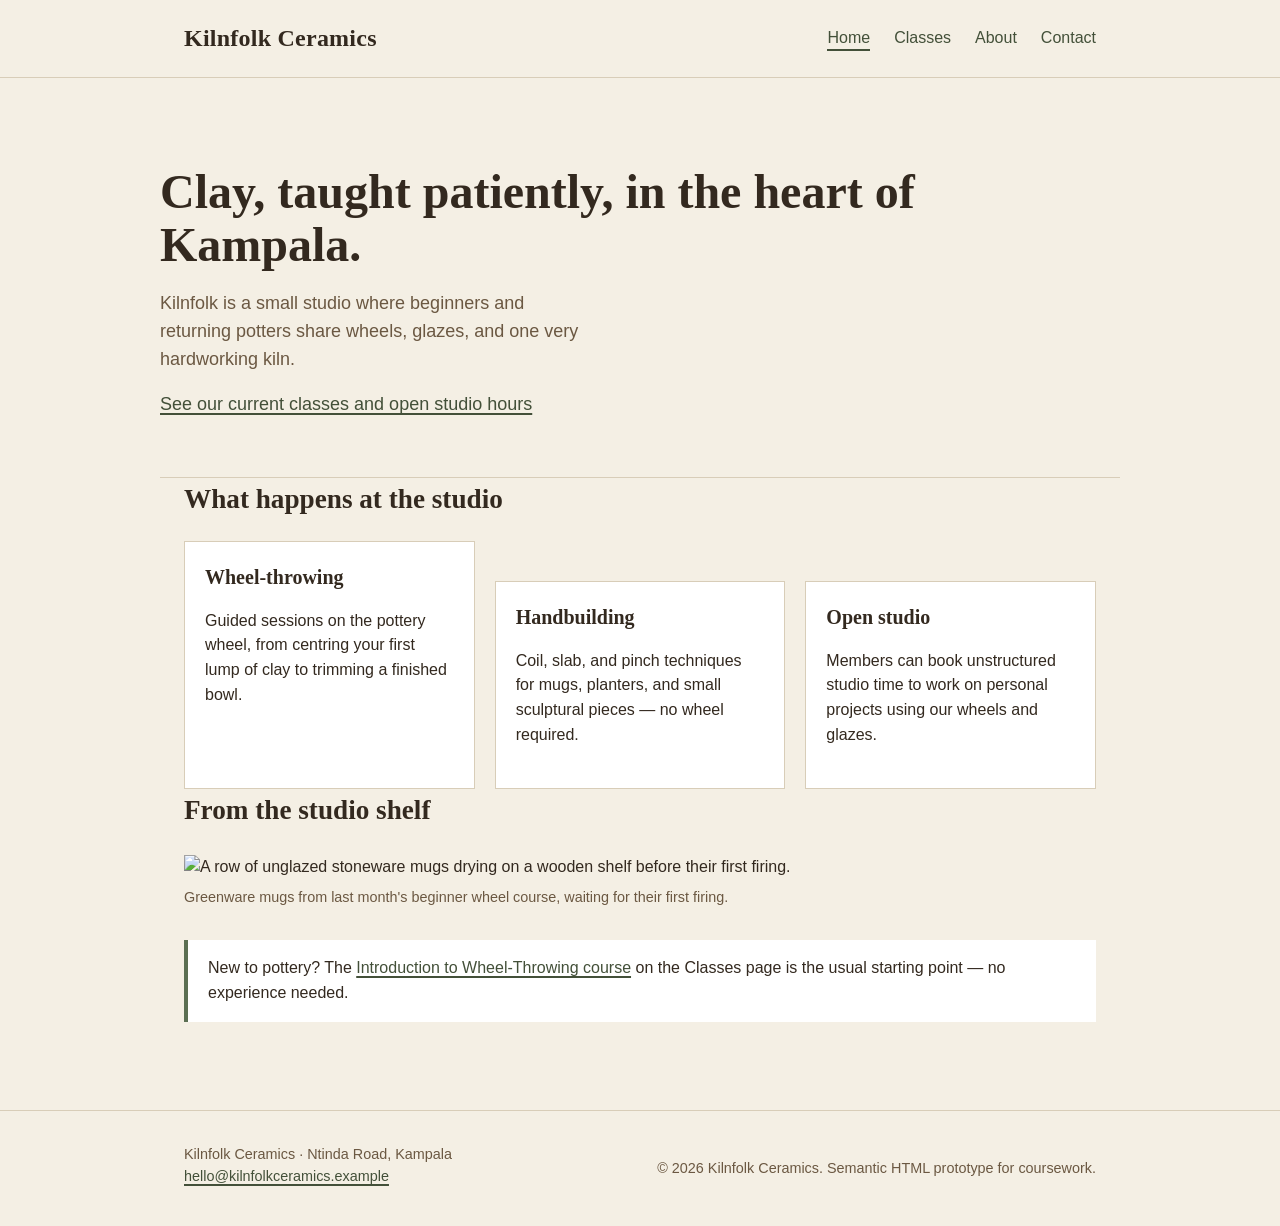
==== index.html @ 4f937654 "Web development project" ====
<!DOCTYPE html>
<html lang="en">
<head>
  <meta charset="UTF-8">
  <meta name="viewport" content="width=device-width, initial-scale=1.0">
  <title>Kilnfolk Ceramics — Handbuilt Pottery Studio in Kampala</title>
  <meta name="description" content="Kilnfolk Ceramics is a community pottery studio offering wheel-throwing and handbuilding classes, open studio time, and small-batch tableware.">
  <link rel="stylesheet" href="style.css">
</head>
<body>

  <a class="skip-link" href="#main-content">Skip to main content</a>

  <header class="site-header">
    <div class="wrap">
      <p class="site-title"><a href="index.html">Kilnfolk Ceramics</a></p>
      <nav class="site-nav" aria-label="Primary">
        <ul>
          <li><a href="index.html" aria-current="page">Home</a></li>
          <li><a href="classes.html">Classes</a></li>
          <li><a href="about.html">About</a></li>
          <li><a href="contact.html">Contact</a></li>
        </ul>
      </nav>
    </div>
  </header>

  <main id="main-content">

    <section class="hero wrap">
      <h1>Clay, taught patiently, in the heart of Kampala.</h1>
      <p>Kilnfolk is a small studio where beginners and returning potters share
        wheels, glazes, and one very hardworking kiln.</p>
      <p><a href="classes.html">See our current classes and open studio hours</a></p>
    </section>

    <section class="wrap">
      <h2>What happens at the studio</h2>
      <div class="card-grid">

        <article class="card">
          <h3>Wheel-throwing</h3>
          <p>Guided sessions on the pottery wheel, from centring your first
            lump of clay to trimming a finished bowl.</p>
        </article>

        <article class="card">
          <h3>Handbuilding</h3>
          <p>Coil, slab, and pinch techniques for mugs, planters, and small
            sculptural pieces — no wheel required.</p>
        </article>

        <article class="card">
          <h3>Open studio</h3>
          <p>Members can book unstructured studio time to work on personal
            projects using our wheels and glazes.</p>
        </article>

      </div>
    </section>

    <section class="wrap">
      <h2>From the studio shelf</h2>
      <figure>
        <img src="https://images.unsplash.com/photo-1565193566173-7a0af771d71a?w=900&q=80"
             alt="A row of unglazed stoneware mugs drying on a wooden shelf before their first firing.">
        <figcaption>Greenware mugs from last month's beginner wheel course, waiting for their first firing.</figcaption>
      </figure>

      <aside class="note">
        <p>New to pottery? The <a href="classes.html">Introduction to Wheel-Throwing course</a>
          on the Classes page is the usual starting point — no experience needed.</p>
      </aside>
    </section>

  </main>

  <footer class="site-footer">
    <div class="wrap">
      <address>
        Kilnfolk Ceramics · Ntinda Road, Kampala<br>
        <a href="mailto:hello@kilnfolkceramics.example">hello@kilnfolkceramics.example</a>
      </address>
      <p>&copy; 2026 Kilnfolk Ceramics. Semantic HTML prototype for coursework.</p>
    </div>
  </footer>

</body>
</html>
---- style.css ----
/* =========================================================
   Kilnfolk Ceramics — shared stylesheet
   A small studio site: warm stoneware tones, one slab serif
   for headings, one sans for body text.
   ========================================================= */

:root {
  --clay-dark: #33291f;    /* near-black glaze, used for text/header */
  --clay-mid: #6b5842;     /* secondary text, borders */
  --paper: #f4efe4;        /* page background */
  --paper-panel: #ffffff;  /* card/panel background */
  --sage: #5b6f52;         /* accent — glaze green */
  --sage-dark: #435039;    /* accent hover/active */
  --line: #d8cdb8;         /* hairline borders */
  --focus: #1d5fae;        /* visible focus ring, kept high-contrast */

  --font-display: "Fraunces", Georgia, "Times New Roman", serif;
  --font-body: "Inter", "Segoe UI", Helvetica, Arial, sans-serif;
}

* {
  box-sizing: border-box;
}

html {
  scroll-behavior: smooth;
}

body {
  margin: 0;
  background: var(--paper);
  color: var(--clay-dark);
  font-family: var(--font-body);
  line-height: 1.55;
}

img {
  max-width: 100%;
  display: block;
}

a {
  color: var(--sage-dark);
  text-decoration-thickness: 1.5px;
  text-underline-offset: 3px;
}

a:hover {
  color: var(--clay-dark);
}

/* Visible keyboard focus on every interactive element */
a:focus-visible,
button:focus-visible,
input:focus-visible,
textarea:focus-visible,
select:focus-visible {
  outline: 3px solid var(--focus);
  outline-offset: 3px;
}

/* Skip link: hidden until focused, helps keyboard/screen-reader users
   bypass the repeated navigation on every page */
.skip-link {
  position: absolute;
  left: -999px;
  top: auto;
  background: var(--clay-dark);
  color: #fff;
  padding: 0.75rem 1.25rem;
  z-index: 100;
  border-radius: 0 0 6px 0;
}

.skip-link:focus {
  left: 0;
  top: 0;
}

.wrap {
  max-width: 60rem;
  margin: 0 auto;
  padding: 0 1.5rem;
}

/* ---------- Site header & navigation ---------- */

.site-header {
  border-bottom: 1px solid var(--line);
  background: var(--paper);
}

.site-header .wrap {
  display: flex;
  align-items: center;
  justify-content: space-between;
  flex-wrap: wrap;
  gap: 0.75rem;
  padding-top: 1.25rem;
  padding-bottom: 1.25rem;
}

.site-title {
  font-family: var(--font-display);
  font-size: 1.5rem;
  font-weight: 600;
  margin: 0;
  letter-spacing: 0.01em;
}

.site-title a {
  color: var(--clay-dark);
  text-decoration: none;
}

.site-nav ul {
  list-style: none;
  display: flex;
  gap: 1.5rem;
  margin: 0;
  padding: 0;
  flex-wrap: wrap;
}

.site-nav a {
  text-decoration: none;
  font-weight: 500;
  padding-bottom: 0.15rem;
  border-bottom: 2px solid transparent;
}

.site-nav a:hover {
  border-bottom-color: var(--sage);
}

.site-nav a[aria-current="page"] {
  color: var(--sage-dark);
  border-bottom-color: var(--sage-dark);
}

/* ---------- Hero ---------- */

.hero {
  padding: 3rem 0 2.5rem;
  border-bottom: 1px solid var(--line);
}

.hero h1 {
  font-family: var(--font-display);
  font-size: clamp(2rem, 4vw, 3rem);
  line-height: 1.1;
  margin: 0 0 0.75rem;
}

.hero p {
  max-width: 42ch;
  font-size: 1.125rem;
  color: var(--clay-mid);
}

/* ---------- General content rhythm ---------- */

main {
  padding: 2.5rem 0 3.5rem;
}

section + section,
article + article {
  margin-top: 2.5rem;
}

h2 {
  font-family: var(--font-display);
  font-size: 1.7rem;
  margin: 0 0 0.75rem;
}

h3 {
  font-family: var(--font-display);
  font-size: 1.25rem;
  margin: 0 0 0.5rem;
}

/* ---------- Cards used for classes / values ---------- */

.card-grid {
  display: grid;
  gap: 1.25rem;
  grid-template-columns: repeat(auto-fit, minmax(15rem, 1fr));
  margin-top: 1.25rem;
}

.card {
  background: var(--paper-panel);
  border: 1px solid var(--line);
  padding: 1.25rem 1.25rem 1.5rem;
}

.card h3 {
  margin-top: 0;
}

.card .price {
  display: inline-block;
  margin-top: 0.5rem;
  font-weight: 600;
  color: var(--sage-dark);
}

/* ---------- Figures ---------- */

figure {
  margin: 1.5rem 0;
}

figcaption {
  font-size: 0.9rem;
  color: var(--clay-mid);
  margin-top: 0.4rem;
}

/* ---------- Aside / pull note ---------- */

aside.note {
  border-left: 4px solid var(--sage);
  background: var(--paper-panel);
  padding: 1rem 1.25rem;
  margin: 2rem 0;
}

aside.note p {
  margin: 0;
}

/* ---------- Forms ---------- */

.form-grid {
  display: grid;
  gap: 1.25rem;
  max-width: 34rem;
  margin-top: 1.5rem;
}

.field {
  display: flex;
  flex-direction: column;
  gap: 0.35rem;
}

.field label {
  font-weight: 600;
}

.field .hint {
  font-size: 0.85rem;
  color: var(--clay-mid);
  font-weight: 400;
}

input,
textarea,
select {
  font: inherit;
  padding: 0.6rem 0.7rem;
  border: 1px solid var(--clay-mid);
  background: var(--paper-panel);
  color: var(--clay-dark);
}

fieldset {
  border: 1px solid var(--line);
  padding: 1rem 1.25rem 1.25rem;
}

fieldset legend {
  font-weight: 600;
  padding: 0 0.4rem;
}

.radio-row {
  display: flex;
  align-items: center;
  gap: 0.5rem;
  margin: 0.35rem 0;
}

.radio-row label {
  font-weight: 400;
}

button.submit {
  justify-self: start;
  background: var(--sage-dark);
  color: #fff;
  border: none;
  padding: 0.75rem 1.5rem;
  font-weight: 600;
  cursor: pointer;
}

button.submit:hover {
  background: var(--clay-dark);
}

.required-note {
  font-size: 0.9rem;
  color: var(--clay-mid);
}

/* ---------- Table (studio hours) ---------- */

table {
  border-collapse: collapse;
  width: 100%;
  margin-top: 1rem;
}

caption {
  text-align: left;
  font-weight: 600;
  margin-bottom: 0.5rem;
}

th,
td {
  text-align: left;
  padding: 0.5rem 0.75rem;
  border-bottom: 1px solid var(--line);
}

/* ---------- Footer ---------- */

.site-footer {
  border-top: 1px solid var(--line);
  padding: 2rem 0;
  color: var(--clay-mid);
  font-size: 0.9rem;
}

.site-footer address {
  font-style: normal;
}

.site-footer .wrap {
  display: flex;
  justify-content: space-between;
  flex-wrap: wrap;
  gap: 1rem;
}

/* Respect reduced-motion preference */
@media (prefers-reduced-motion: reduce) {
  html {
    scroll-behavior: auto;
  }
}

@media (max-width: 40rem) {
  .site-header .wrap {
    flex-direction: column;
    align-items: flex-start;
  }
}
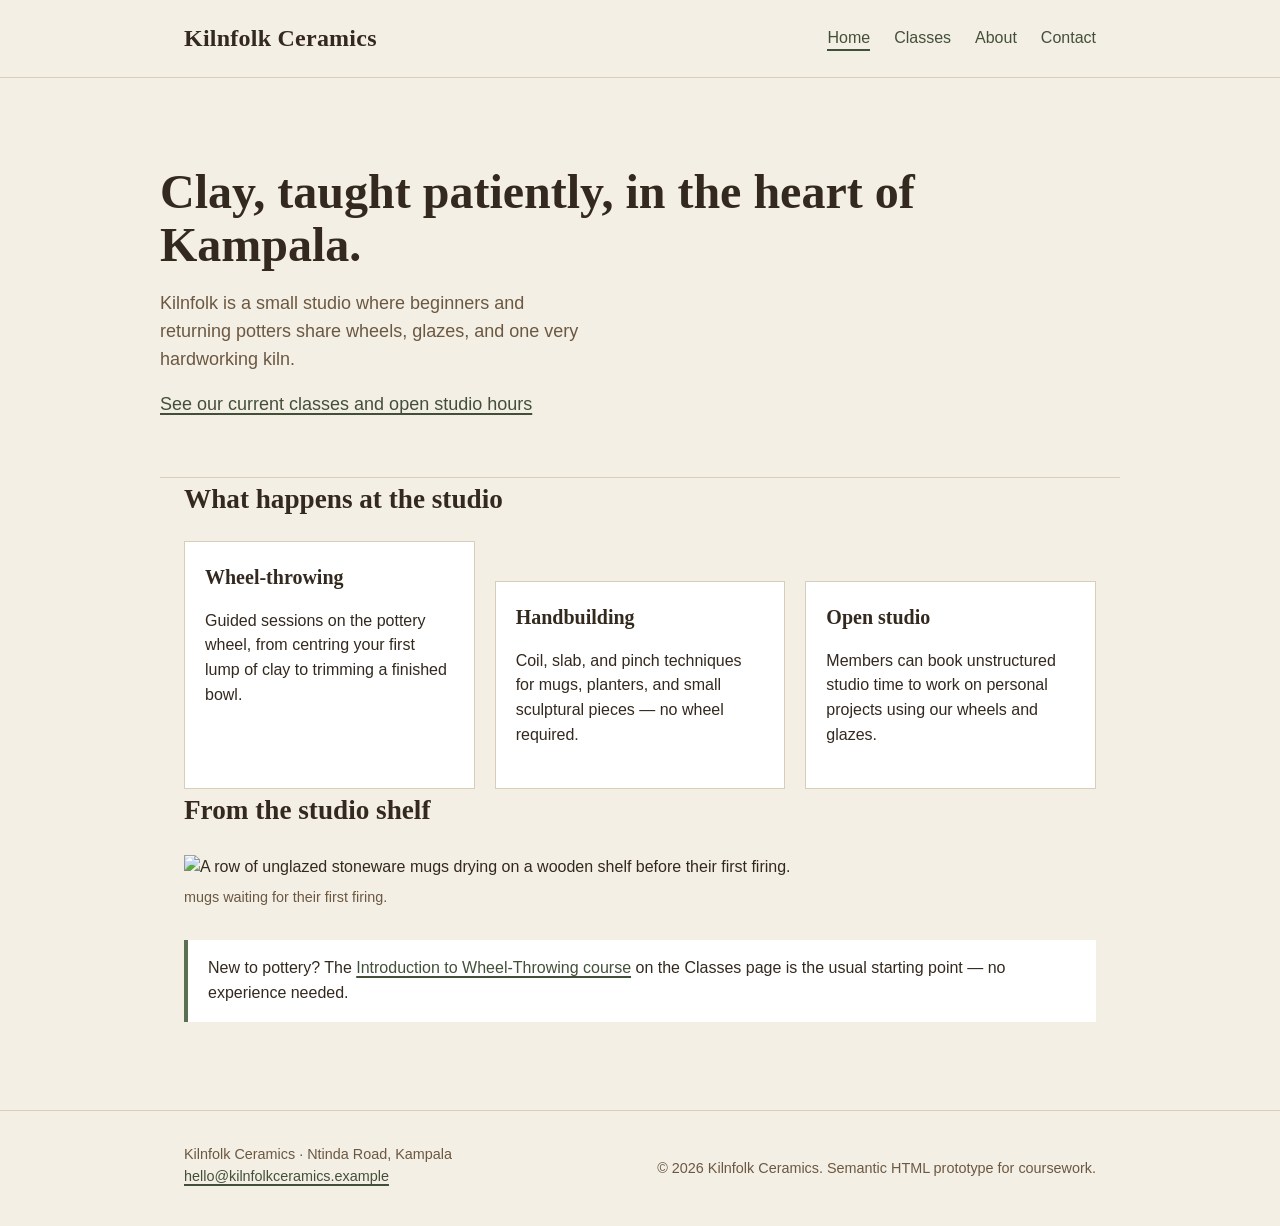
==== commit 75c3737a: "added images" ====
--- a/index.html
+++ b/index.html
@@ -62,9 +62,9 @@
     <section class="wrap">
       <h2>From the studio shelf</h2>
       <figure>
-        <img src="https://images.unsplash.com/photo-1565193566173-7a0af771d71a?w=900&q=80"
+        <img src="C:\Users\HP\Desktop\clay pottery.jpg"
              alt="A row of unglazed stoneware mugs drying on a wooden shelf before their first firing.">
-        <figcaption>Greenware mugs from last month's beginner wheel course, waiting for their first firing.</figcaption>
+        <figcaption>mugs waiting for their first firing.</figcaption>
       </figure>
 
       <aside class="note">
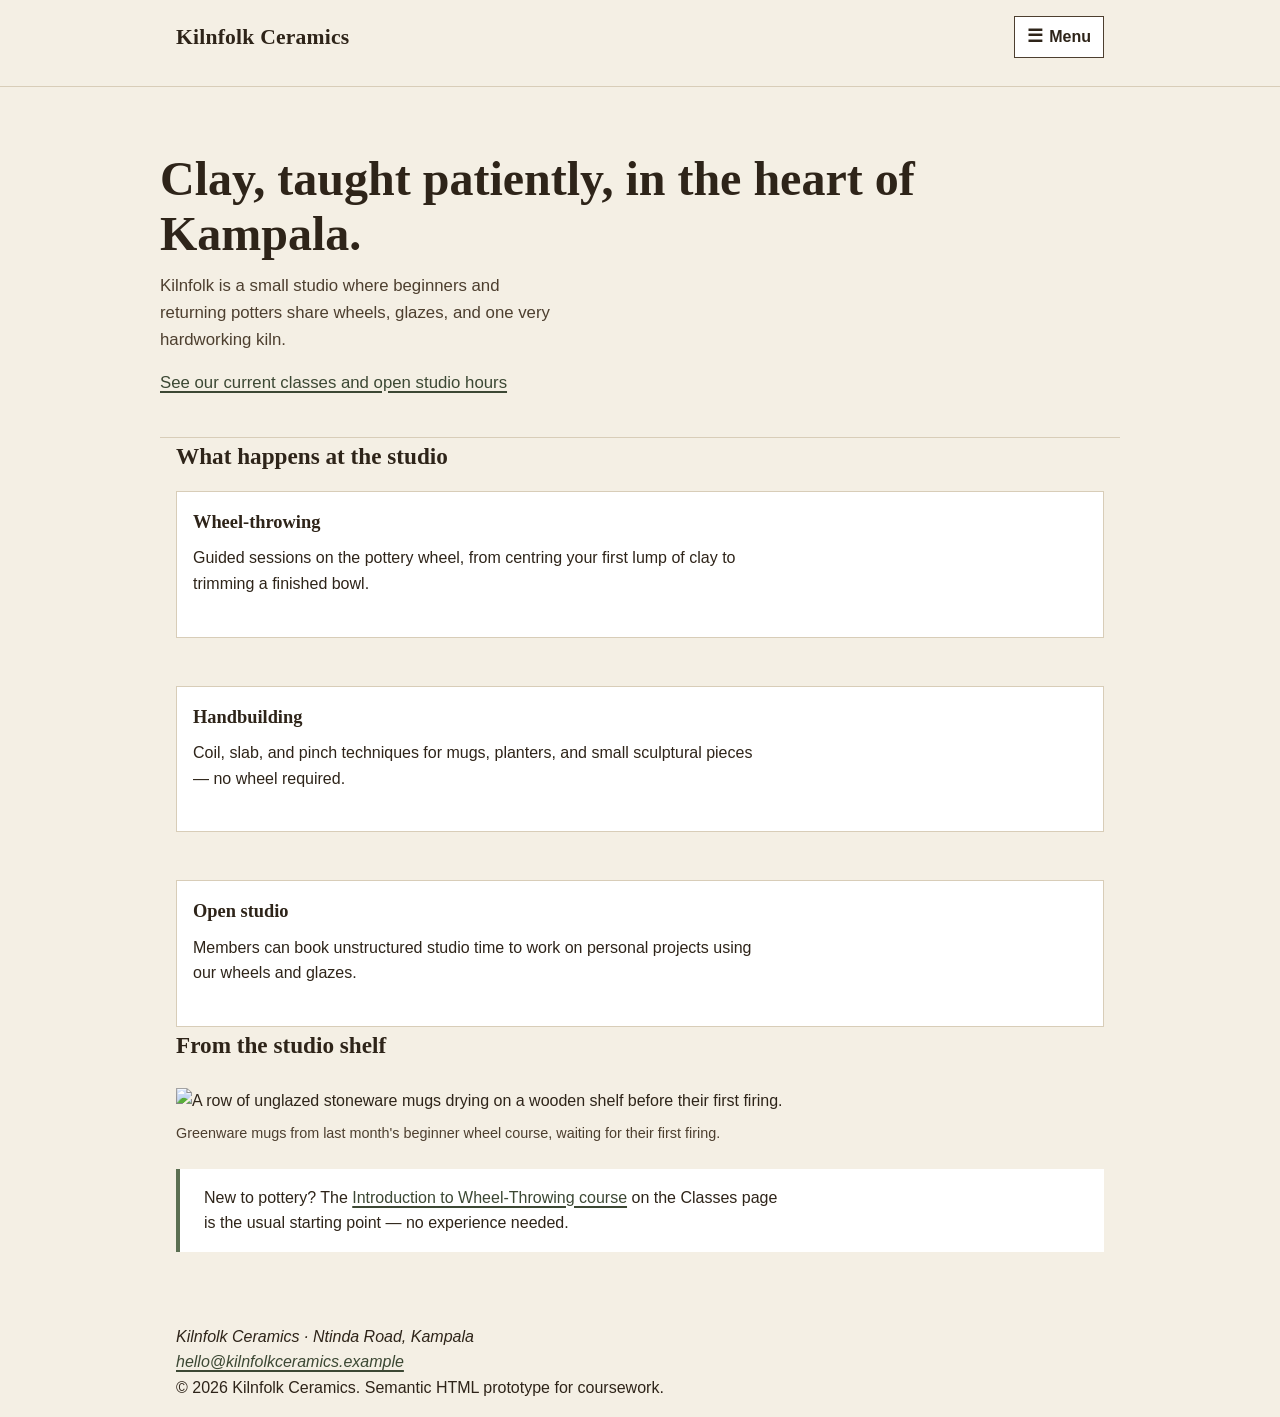
==== commit 61d2fd0a: "fixes" ====
--- a/index.html
+++ b/index.html
@@ -12,10 +12,14 @@
   <a class="skip-link" href="#main-content">Skip to main content</a>
 
   <header class="site-header">
-    <div class="wrap">
+    <div class="wrap site-header-inner">
       <p class="site-title"><a href="index.html">Kilnfolk Ceramics</a></p>
+      <button type="button" class="nav-toggle" aria-expanded="false" aria-controls="primary-nav">
+        <span class="icon" aria-hidden="true">&#9776;</span>
+        <span class="visually-hidden">Open</span> Menu
+      </button>
       <nav class="site-nav" aria-label="Primary">
-        <ul>
+        <ul id="primary-nav">
           <li><a href="index.html" aria-current="page">Home</a></li>
           <li><a href="classes.html">Classes</a></li>
           <li><a href="about.html">About</a></li>
@@ -62,9 +66,9 @@
     <section class="wrap">
       <h2>From the studio shelf</h2>
       <figure>
-        <img src="C:\Users\HP\Desktop\clay pottery.jpg"
+        <img src="https://images.unsplash.com/photo-1565193566173-7a0af771d71a?w=900&q=80"
              alt="A row of unglazed stoneware mugs drying on a wooden shelf before their first firing.">
-        <figcaption>mugs waiting for their first firing.</figcaption>
+        <figcaption>Greenware mugs from last month's beginner wheel course, waiting for their first firing.</figcaption>
       </figure>
 
       <aside class="note">
@@ -85,5 +89,6 @@
     </div>
   </footer>
 
+  <script src="script.js"></script>
 </body>
 </html>
--- a/style.css
+++ b/style.css
@@ -1,22 +1,34 @@
 /* =========================================================
    Kilnfolk Ceramics — shared stylesheet
-   A small studio site: warm stoneware tones, one slab serif
-   for headings, one sans for body text.
+   Mobile-first: base rules target small screens, then two
+   media queries progressively enhance the layout for wider
+   viewports. Flexbox handles the nav and header; Grid handles
+   the card and form layouts.
    ========================================================= */
 
 :root {
-  --clay-dark: #33291f;    /* near-black glaze, used for text/header */
-  --clay-mid: #6b5842;     /* secondary text, borders */
+  --clay-dark: #2e2419;    /* near-black glaze, used for text/header */
+  --clay-mid: #4d3f2f;     /* secondary text, borders — darkened for AA contrast on --paper */
   --paper: #f4efe4;        /* page background */
   --paper-panel: #ffffff;  /* card/panel background */
   --sage: #5b6f52;         /* accent — glaze green */
-  --sage-dark: #435039;    /* accent hover/active */
+  --sage-dark: #3c4834;    /* accent hover/active, darkened slightly for contrast on white */
   --line: #d8cdb8;         /* hairline borders */
   --focus: #1d5fae;        /* visible focus ring, kept high-contrast */
 
   --font-display: "Fraunces", Georgia, "Times New Roman", serif;
   --font-body: "Inter", "Segoe UI", Helvetica, Arial, sans-serif;
-}
+
+  /* Spacing scale, used consistently instead of one-off rem values */
+  --space-1: 0.5rem;
+  --space-2: 0.75rem;
+  --space-3: 1rem;
+  --space-4: 1.5rem;
+  --space-5: 2rem;
+  --space-6: 3rem;
+}
+
+/* ---------- Reset-ish base ---------- */
 
 * {
   box-sizing: border-box;
@@ -31,11 +43,15 @@
   background: var(--paper);
   color: var(--clay-dark);
   font-family: var(--font-body);
-  line-height: 1.55;
-}
-
-img {
+  font-size: 1rem;
+  line-height: 1.6;
+  overflow-x: hidden;
+}
+
+img,
+svg {
   max-width: 100%;
+  height: auto;
   display: block;
 }
 
@@ -49,7 +65,6 @@
   color: var(--clay-dark);
 }
 
-/* Visible keyboard focus on every interactive element */
 a:focus-visible,
 button:focus-visible,
 input:focus-visible,
@@ -59,15 +74,25 @@
   outline-offset: 3px;
 }
 
-/* Skip link: hidden until focused, helps keyboard/screen-reader users
-   bypass the repeated navigation on every page */
+.visually-hidden {
+  position: absolute;
+  width: 1px;
+  height: 1px;
+  padding: 0;
+  margin: -1px;
+  overflow: hidden;
+  clip: rect(0, 0, 0, 0);
+  white-space: nowrap;
+  border: 0;
+}
+
 .skip-link {
   position: absolute;
   left: -999px;
   top: auto;
   background: var(--clay-dark);
   color: #fff;
-  padding: 0.75rem 1.25rem;
+  padding: var(--space-2) var(--space-4);
   z-index: 100;
   border-radius: 0 0 6px 0;
 }
@@ -78,31 +103,35 @@
 }
 
 .wrap {
+  width: 100%;
   max-width: 60rem;
   margin: 0 auto;
-  padding: 0 1.5rem;
-}
-
-/* ---------- Site header & navigation ---------- */
+  padding: 0 var(--space-3);
+}
+
+/* ---------- Site header & responsive navigation ---------- */
 
 .site-header {
   border-bottom: 1px solid var(--line);
   background: var(--paper);
-}
-
-.site-header .wrap {
+  position: sticky;
+  top: 0;
+  z-index: 10;
+}
+
+.site-header-inner {
   display: flex;
   align-items: center;
   justify-content: space-between;
   flex-wrap: wrap;
-  gap: 0.75rem;
-  padding-top: 1.25rem;
-  padding-bottom: 1.25rem;
+  gap: var(--space-2);
+  padding-top: var(--space-3);
+  padding-bottom: var(--space-3);
 }
 
 .site-title {
   font-family: var(--font-display);
-  font-size: 1.5rem;
+  font-size: 1.35rem;
   font-weight: 600;
   margin: 0;
   letter-spacing: 0.01em;
@@ -113,19 +142,46 @@
   text-decoration: none;
 }
 
+.nav-toggle {
+  display: inline-flex;
+  align-items: center;
+  gap: 0.4rem;
+  background: var(--paper-panel);
+  border: 1px solid var(--clay-mid);
+  padding: 0.45rem 0.75rem;
+  font: inherit;
+  font-weight: 600;
+  cursor: pointer;
+  color: var(--clay-dark);
+}
+
+.nav-toggle .icon {
+  font-size: 1.1rem;
+  line-height: 1;
+}
+
+.site-nav {
+  flex-basis: 100%;
+}
+
 .site-nav ul {
   list-style: none;
+  display: none;
+  flex-direction: column;
+  gap: var(--space-1);
+  margin: var(--space-2) 0 0;
+  padding: 0;
+}
+
+.site-nav ul.is-open {
   display: flex;
-  gap: 1.5rem;
-  margin: 0;
-  padding: 0;
-  flex-wrap: wrap;
 }
 
 .site-nav a {
+  display: block;
   text-decoration: none;
   font-weight: 500;
-  padding-bottom: 0.15rem;
+  padding: 0.5rem 0.25rem;
   border-bottom: 2px solid transparent;
 }
 
@@ -141,59 +197,64 @@
 /* ---------- Hero ---------- */
 
 .hero {
-  padding: 3rem 0 2.5rem;
+  padding: var(--space-5) 0 var(--space-4);
   border-bottom: 1px solid var(--line);
 }
 
 .hero h1 {
   font-family: var(--font-display);
-  font-size: clamp(2rem, 4vw, 3rem);
-  line-height: 1.1;
-  margin: 0 0 0.75rem;
+  font-size: clamp(1.75rem, 6vw, 3rem);
+  line-height: 1.15;
+  margin: 0 0 var(--space-2);
 }
 
 .hero p {
   max-width: 42ch;
-  font-size: 1.125rem;
+  font-size: 1.05rem;
   color: var(--clay-mid);
 }
 
 /* ---------- General content rhythm ---------- */
 
 main {
-  padding: 2.5rem 0 3.5rem;
+  padding: var(--space-5) 0 var(--space-6);
 }
 
 section + section,
 article + article {
-  margin-top: 2.5rem;
+  margin-top: var(--space-5);
 }
 
 h2 {
   font-family: var(--font-display);
-  font-size: 1.7rem;
-  margin: 0 0 0.75rem;
+  font-size: 1.45rem;
+  margin: 0 0 var(--space-2);
 }
 
 h3 {
   font-family: var(--font-display);
-  font-size: 1.25rem;
-  margin: 0 0 0.5rem;
-}
-
-/* ---------- Cards used for classes / values ---------- */
+  font-size: 1.15rem;
+  margin: 0 0 var(--space-1);
+}
+
+p {
+  margin: 0 0 var(--space-3);
+  max-width: 65ch;
+}
+
+/* ---------- Cards used for classes / values (Grid) ---------- */
 
 .card-grid {
   display: grid;
-  gap: 1.25rem;
-  grid-template-columns: repeat(auto-fit, minmax(15rem, 1fr));
-  margin-top: 1.25rem;
+  gap: var(--space-3);
+  grid-template-columns: 1fr;
+  margin-top: var(--space-3);
 }
 
 .card {
   background: var(--paper-panel);
   border: 1px solid var(--line);
-  padding: 1.25rem 1.25rem 1.5rem;
+  padding: var(--space-3) var(--space-3) var(--space-4);
 }
 
 .card h3 {
@@ -202,7 +263,7 @@
 
 .card .price {
   display: inline-block;
-  margin-top: 0.5rem;
+  margin-top: var(--space-1);
   font-weight: 600;
   color: var(--sage-dark);
 }
@@ -210,13 +271,13 @@
 /* ---------- Figures ---------- */
 
 figure {
-  margin: 1.5rem 0;
+  margin: var(--space-4) 0;
 }
 
 figcaption {
   font-size: 0.9rem;
   color: var(--clay-mid);
-  margin-top: 0.4rem;
+  margin-top: var(--space-1);
 }
 
 /* ---------- Aside / pull note ---------- */
@@ -224,21 +285,21 @@
 aside.note {
   border-left: 4px solid var(--sage);
   background: var(--paper-panel);
-  padding: 1rem 1.25rem;
-  margin: 2rem 0;
+  padding: var(--space-3) var(--space-4);
+  margin: var(--space-4) 0;
 }
 
 aside.note p {
   margin: 0;
 }
 
-/* ---------- Forms ---------- */
+/* ---------- Forms (Grid for field layout) ---------- */
 
 .form-grid {
   display: grid;
-  gap: 1.25rem;
+  gap: var(--space-4);
   max-width: 34rem;
-  margin-top: 1.5rem;
+  margin-top: var(--space-4);
 }
 
 .field {
@@ -251,113 +312,4 @@
   font-weight: 600;
 }
 
-.field .hint {
-  font-size: 0.85rem;
-  color: var(--clay-mid);
-  font-weight: 400;
-}
-
-input,
-textarea,
-select {
-  font: inherit;
-  padding: 0.6rem 0.7rem;
-  border: 1px solid var(--clay-mid);
-  background: var(--paper-panel);
-  color: var(--clay-dark);
-}
-
-fieldset {
-  border: 1px solid var(--line);
-  padding: 1rem 1.25rem 1.25rem;
-}
-
-fieldset legend {
-  font-weight: 600;
-  padding: 0 0.4rem;
-}
-
-.radio-row {
-  display: flex;
-  align-items: center;
-  gap: 0.5rem;
-  margin: 0.35rem 0;
-}
-
-.radio-row label {
-  font-weight: 400;
-}
-
-button.submit {
-  justify-self: start;
-  background: var(--sage-dark);
-  color: #fff;
-  border: none;
-  padding: 0.75rem 1.5rem;
-  font-weight: 600;
-  cursor: pointer;
-}
-
-button.submit:hover {
-  background: var(--clay-dark);
-}
-
-.required-note {
-  font-size: 0.9rem;
-  color: var(--clay-mid);
-}
-
-/* ---------- Table (studio hours) ---------- */
-
-table {
-  border-collapse: collapse;
-  width: 100%;
-  margin-top: 1rem;
-}
-
-caption {
-  text-align: left;
-  font-weight: 600;
-  margin-bottom: 0.5rem;
-}
-
-th,
-td {
-  text-align: left;
-  padding: 0.5rem 0.75rem;
-  border-bottom: 1px solid var(--line);
-}
-
-/* ---------- Footer ---------- */
-
-.site-footer {
-  border-top: 1px solid var(--line);
-  padding: 2rem 0;
-  color: var(--clay-mid);
-  font-size: 0.9rem;
-}
-
-.site-footer address {
-  font-style: normal;
-}
-
-.site-footer .wrap {
-  display: flex;
-  justify-content: space-between;
-  flex-wrap: wrap;
-  gap: 1rem;
-}
-
-/* Respect reduced-motion preference */
-@media (prefers-reduced-motion: reduce) {
-  html {
-    scroll-behavior: auto;
-  }
-}
-
-@media (max-width: 40rem) {
-  .site-header .wrap {
-    flex-direction: column;
-    align-items: flex-start;
-  }
-}+.field .hint {
